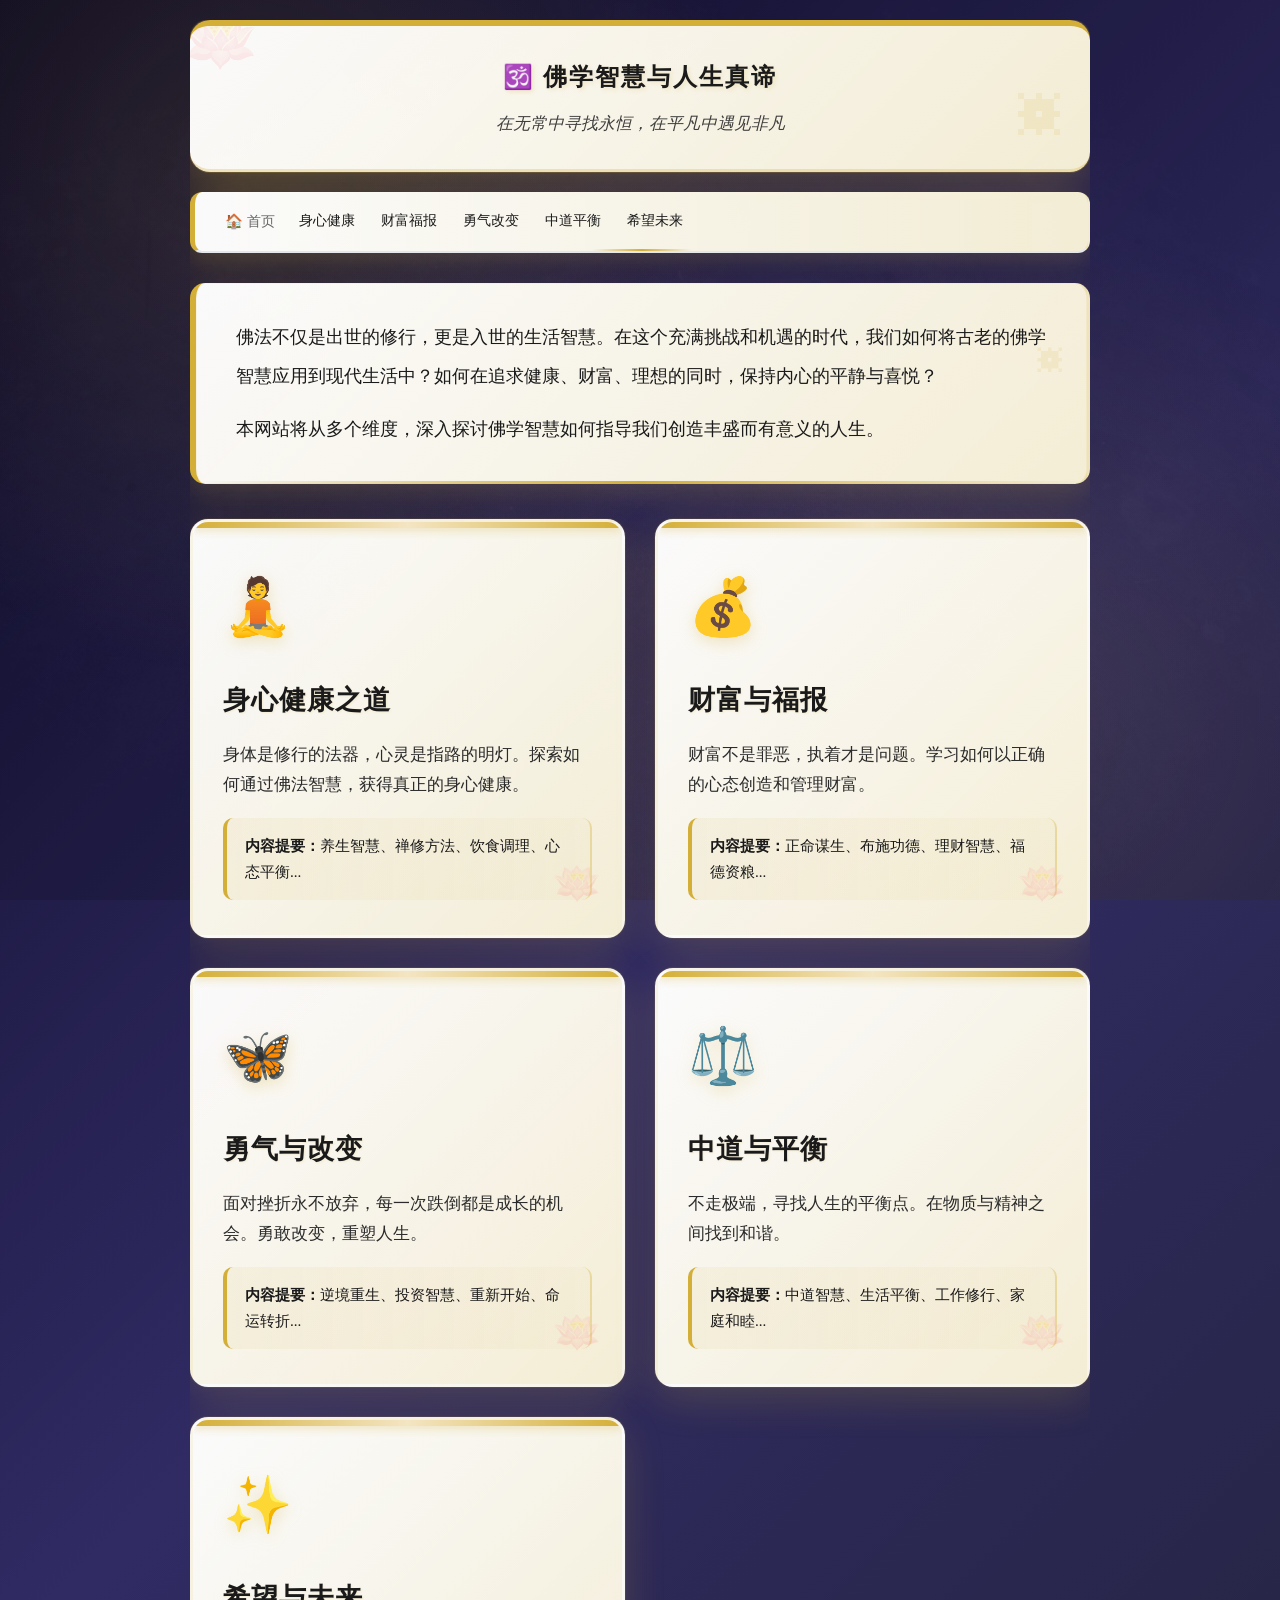
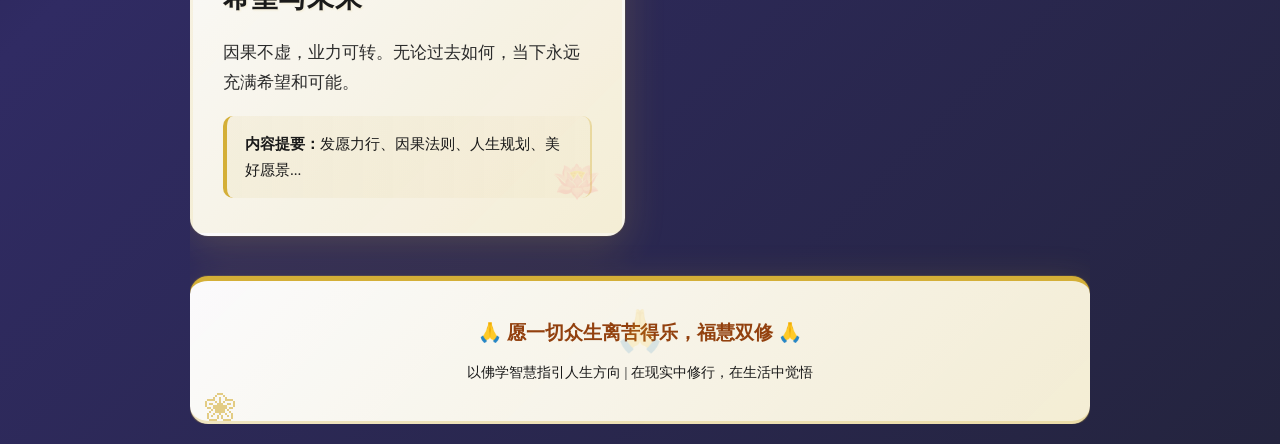
==== index.html @ 887f4893 "Add new pages for health, hope, and wealth with Buddhist wisdom and practical guidance" ====
<!DOCTYPE html>
<html lang="zh-CN">
<head>
    <meta charset="UTF-8">
    <meta name="viewport" content="width=device-width, initial-scale=1.0">
    
    <!-- 网站标题和描述 -->
    <title>佛学智慧与人生真谛 - 在无常中寻找永恒</title>
    <meta name="description" content="探索佛学智慧如何指导现代生活，身心健康、财富福报、心灵成长、人生智慧。佛法不仅是出世的修行，更是入世的生活智慧。">
    <meta name="keywords" content="佛学,佛教,佛法,禅修,身心健康,财富福报,心灵成长,人生智慧">
    
    <!-- 网站图标 Favicon -->
    <link rel="icon" type="image/png" href="images/Shakyamuni.png">
    <link rel="apple-touch-icon" href="images/Shakyamuni.png">
    
    <!-- 微信分享优化 - Open Graph 标签 -->
    <meta property="og:title" content="佛学智慧与人生真谛">
    <meta property="og:description" content="在无常中寻找永恒，在平凡中遇见非凡。探索佛学智慧如何指导现代生活。">
    <meta property="og:image" content="images/Shakyamuni.png">
    <meta property="og:type" content="website">
    <meta property="og:url" content="">
    <meta property="og:site_name" content="佛学智慧与人生真谛">
    
    <!-- 微信分享优化 - Twitter Card 标签（兼容） -->
    <meta name="twitter:card" content="summary_large_image">
    <meta name="twitter:title" content="佛学智慧与人生真谛">
    <meta name="twitter:description" content="在无常中寻找永恒，在平凡中遇见非凡。">
    <meta name="twitter:image" content="images/Shakyamuni.png">
    
    <!-- 样式表 -->
    <link rel="stylesheet" href="css/style.css">
    <link rel="stylesheet" href="css/index.css">
</head>
<body>
    <div class="container">
        <div class="header">
            <h1>🕉️ 佛学智慧与人生真谛</h1>
            <p>在无常中寻找永恒，在平凡中遇见非凡</p>
        </div>

        <div class="nav-bar"></div>

        <div class="intro-text">
            <p>佛法不仅是出世的修行，更是入世的生活智慧。在这个充满挑战和机遇的时代，我们如何将古老的佛学智慧应用到现代生活中？如何在追求健康、财富、理想的同时，保持内心的平静与喜悦？</p>
            <p style="margin-top: 15px;">本网站将从多个维度，深入探讨佛学智慧如何指导我们创造丰盛而有意义的人生。</p>
        </div>

        <div class="nav-grid">
            <a href="pages/health.html" class="nav-card">
                <div class="icon">🧘</div>
                <h2>身心健康之道</h2>
                <p>身体是修行的法器，心灵是指路的明灯。探索如何通过佛法智慧，获得真正的身心健康。</p>
                <div class="preview">
                    <strong>内容提要：</strong>养生智慧、禅修方法、饮食调理、心态平衡...
                </div>
            </a>

            <a href="pages/wealth.html" class="nav-card">
                <div class="icon">💰</div>
                <h2>财富与福报</h2>
                <p>财富不是罪恶，执着才是问题。学习如何以正确的心态创造和管理财富。</p>
                <div class="preview">
                    <strong>内容提要：</strong>正命谋生、布施功德、理财智慧、福德资粮...
                </div>
            </a>

            <a href="pages/courage.html" class="nav-card">
                <div class="icon">🦋</div>
                <h2>勇气与改变</h2>
                <p>面对挫折永不放弃，每一次跌倒都是成长的机会。勇敢改变，重塑人生。</p>
                <div class="preview">
                    <strong>内容提要：</strong>逆境重生、投资智慧、重新开始、命运转折...
                </div>
            </a>

            <a href="pages/balance.html" class="nav-card">
                <div class="icon">⚖️</div>
                <h2>中道与平衡</h2>
                <p>不走极端，寻找人生的平衡点。在物质与精神之间找到和谐。</p>
                <div class="preview">
                    <strong>内容提要：</strong>中道智慧、生活平衡、工作修行、家庭和睦...
                </div>
            </a>

            <a href="pages/hope.html" class="nav-card">
                <div class="icon">✨</div>
                <h2>希望与未来</h2>
                <p>因果不虚，业力可转。无论过去如何，当下永远充满希望和可能。</p>
                <div class="preview">
                    <strong>内容提要：</strong>发愿力行、因果法则、人生规划、美好愿景...
                </div>
            </a>
        </div>

        <div class="footer">
            <p>🙏 愿一切众生离苦得乐，福慧双修 🙏</p>
            <p style="margin-top: 10px; font-size: 0.9em;">
                以佛学智慧指引人生方向 | 在现实中修行，在生活中觉悟
            </p>
        </div>
    </div>
    
    <script src="js/navigation.js"></script>
</body>
</html>
---- css/style.css ----
/* 
 * 全局样式 - 添加佛学元素背景
 * Global Styles with Buddhist Elements
 */

/* ========== 基础重置 ========== */
* {
    margin: 0;
    padding: 0;
    box-sizing: border-box;
}

/* 引入本地佛学风格字体 */
@font-face {
    font-family: 'Noto Serif SC';
    src: url('../fonts/NotoSansCJKsc-Regular.otf') format('opentype');
    font-weight: 400;
    font-style: normal;
    font-display: swap;
}

@font-face {
    font-family: 'Ma Shan Zheng';
    src: url('../fonts/MaShanZheng-Regular.ttf') format('truetype');
    font-weight: 400;
    font-style: normal;
    font-display: swap;
}

body {
    font-family: 'Noto Serif SC', 'STSong', 'SimSun', serif;
    line-height: 1.8;
    color: #1a1a1a;  /* 墨黑色 - 传统书法用墨色 */
    background: linear-gradient(135deg, #1a1a2e 0%, #16213e 50%, #0f3460 100%);
    min-height: 100vh;
    padding: 20px;
    position: relative;
}

/* 背景装饰 - 三层金色光晕 */
body::before {
    content: '';
    position: fixed;
    top: 0;
    left: 0;
    right: 0;
    bottom: 0;
    background: 
        radial-gradient(circle at 20% 30%, rgba(212, 175, 55, 0.08) 0%, transparent 50%),
        radial-gradient(circle at 80% 70%, rgba(212, 175, 55, 0.06) 0%, transparent 50%),
        radial-gradient(circle at 50% 50%, rgba(212, 175, 55, 0.04) 0%, transparent 70%);
    pointer-events: none;
    z-index: -2;
}

/* ========== 容器 ========== */
.container {
    max-width: 900px;
    margin: 0 auto;
    background: rgba(255, 255, 255, 0.98);
    border-radius: 15px;
    box-shadow: 0 10px 40px rgba(0,0,0,0.15);
    overflow: hidden;
    position: relative;
}

/* 容器装饰边框 - 莲花图案 */
.container::before {
    content: '❀';
    position: absolute;
    top: 10px;
    right: 15px;
    font-size: 2em;
    color: rgba(212, 175, 55, 0.2);
    pointer-events: none;
}

.container::after {
    content: '❀';
    position: absolute;
    bottom: 10px;
    left: 15px;
    font-size: 2em;
    color: rgba(212, 175, 55, 0.2);
    pointer-events: none;
}

/* ========== 头部样式 ========== */
.header {
    color: white;
    padding: 25px 30px;
    text-align: center;
    position: relative;
    overflow: hidden;
}

/* 头部装饰 - 法轮图案 */
.header::before {
    content: '☸';
    position: absolute;
    top: 50%;
    left: 50%;
    transform: translate(-50%, -50%);
    font-size: 6em;
    opacity: 0.1;
    pointer-events: none;
}

.header h1 {
    font-size: 2em;
    margin-bottom: 8px;
    font-weight: 700;
    position: relative;
    z-index: 1;
    color: #f5f5f5;  /* 浅白，保持对比 */
}

.header p {
    font-size: 1em;
    opacity: 0.95;
    position: relative;
    z-index: 1;
    color: #e0e0e0;  /* 柔和白色 */
}

/* ========== 导航栏 ========== */
.nav-bar {
    background: linear-gradient(to right, #f8f9fa, #ffffff, #f8f9fa);
    padding: 10px 30px;
    border-bottom: 2px solid #e5e7eb;
    position: relative;
    display: flex;
    justify-content: space-between;
    align-items: center;
    overflow-x: auto;
    -webkit-overflow-scrolling: touch;
    scrollbar-width: none;
    -ms-overflow-style: none;
}

/* 隐藏滚动条 */
.nav-bar::-webkit-scrollbar {
    display: none;
}

/* 导航栏装饰线 */
.nav-bar::after {
    content: '';
    position: absolute;
    bottom: 0;
    left: 50%;
    transform: translateX(-50%);
    width: 100px;
    height: 2px;
    background: linear-gradient(to right, transparent, #d4af37, transparent);
}

.nav-left {
    display: flex;
    align-items: center;
    flex-shrink: 0;
    margin-right: 15px;
}

.home-indicator {
    color: #666;
    font-size: 0.9em;
    font-weight: 500;
}

.nav-right {
    display: flex;
    align-items: center;
    gap: 8px;
    flex: 1;
    overflow-x: auto;
    -webkit-overflow-scrolling: touch;
    scrollbar-width: none;
    -ms-overflow-style: none;
}

.nav-right::-webkit-scrollbar {
    display: none;
}

.nav-bar a {
    text-decoration: none;
    font-size: 0.85em;
    transition: all 0.3s;
    font-weight: 500;
    position: relative;
    white-space: nowrap;
    flex-shrink: 0;
    color: #1a1a1a;  /* 墨黑色导航文字 */
}

.nav-bar a:hover {
    opacity: 0.8;
}

/* 返回首页链接特殊样式 */
.back-home {
    color: #d4af37;  /* 保持金色，突出重要性 */
    font-weight: 600;
    padding: 4px 8px;
    border-radius: 5px;
    background: rgba(212, 175, 55, 0.05);
}

.back-home:hover {
    background: rgba(212, 175, 55, 0.15);
}

/* 子页面导航链接 */
.nav-link {
    color: #1a1a1a;  /* 墨黑色导航链接 */
    padding: 4px 8px;
    border-radius: 5px;
    transition: all 0.3s;
    border: 1px solid transparent;
}

.nav-link:hover {
    background: rgba(212, 175, 55, 0.1);
    color: #92400e;  /* 深橙色悬停 */
    border-color: rgba(212, 175, 55, 0.3);
}

/* 当前激活的导航链接 */
.nav-link.active {
    background: linear-gradient(135deg, rgba(212, 175, 55, 0.15) 0%, rgba(212, 175, 55, 0.25) 100%);
    color: #92400e;  /* 深橙色激活状态 */
    border-color: #d4af37;
    font-weight: 600;
    box-shadow: 0 2px 8px rgba(212, 175, 55, 0.2);
}

/* 移动端滚动提示 */
.scroll-hint {
    position: absolute;
    right: 0;
    top: 0;
    bottom: 0;
    width: 40px;
    background: linear-gradient(to right, transparent, rgba(255,255,255,0.9));
    pointer-events: none;
    opacity: 0.8;
    transition: opacity 0.3s;
}

.scroll-hint::after {
    content: '›';
    position: absolute;
    right: 10px;
    top: 50%;
    transform: translateY(-50%);
    font-size: 1.5em;
    color: #d4af37;
    animation: pulse 1.5s ease-in-out infinite;
}

@keyframes pulse {
    0%, 100% { opacity: 0.4; }
    50% { opacity: 1; }
}

/* ========== 内容区域 ========== */
.content {
    background: white;
    border-radius: 15px;
    padding: 40px;
    box-shadow: 0 10px 40px rgba(0,0,0,0.2);
    position: relative;
}

/* 容器角落装饰 - 莲花符号 */
.container::before {
    content: '❀';
    position: absolute;
    top: -15px;
    left: 30px;
    font-size: 2em;
    color: #d4af37;
    opacity: 0.6;
}

.container::after {
    content: '❀';
    position: absolute;
    bottom: -15px;
    right: 30px;
    font-size: 2em;
    color: #d4af37;
    opacity: 0.6;
}

/* ========== 章节样式 ========== */
.section {
    margin-bottom: 40px;
    position: relative;
}

.section h2 {
    color: #1a1a1a;  /* 墨黑色标题 */
    margin-bottom: 20px;
    font-size: 1.8em;
    font-weight: 600;
    position: relative;
    padding-left: 30px;
}

.section h2::before {
    content: '🪷';
    position: absolute;
    left: 0;
    top: 50%;
    transform: translateY(-50%);
    font-size: 1.2em;
}

.section h3 {
    color: #2b2b2b;  /* 深灰黑，次级标题 */
    margin: 25px 0 15px 0;
    font-size: 1.4em;
    font-weight: 600;
}

.section p {
    color: #1a1a1a;  /* 墨黑色正文 */
    margin-bottom: 15px;
    font-size: 1.05em;
    line-height: 2;
    text-align: justify;
}

/* ========== 高亮文本 ========== */
.highlight {
    color: #92400e;  /* 深橙色，更沉稳 */
    font-weight: 600;
    background: linear-gradient(to bottom, transparent 60%, rgba(212, 175, 55, 0.2) 60%);
    padding: 0 3px;
}

/* ========== 引用框 ========== */
.quote {
    background: linear-gradient(to right, #f9f9f9, #ffffff);
    border-left: 4px solid #d4af37;
    padding: 20px 25px;
    margin: 20px 0;
    font-style: italic;
    color: #2b2b2b;  /* 深灰黑引用文本 */
    position: relative;
    box-shadow: 0 3px 10px rgba(0,0,0,0.08);
}

/* 引用框装饰 - 大型引号 */
.quote::before {
    content: '"';
    position: absolute;
    top: -10px;
    left: 15px;
    font-size: 4em;
    color: #d4af37;
    opacity: 0.3;
    font-family: Georgia, serif;
}

/* ========== 智慧盒 ========== */
.wisdom-box {
    background: linear-gradient(135deg, #fff9e6 0%, #fff3cd 100%);
    border: 2px solid #d4af37;
    border-radius: 10px;
    padding: 25px;
    margin: 25px 0;
    position: relative;
}

/* 智慧盒装饰 - 星形角标 */
.wisdom-box::before {
    content: '✦';
    position: absolute;
    top: -12px;
    right: 20px;
    font-size: 1.8em;
    color: #d4af37;
    background: white;
    border-radius: 50%;
    width: 35px;
    height: 35px;
    display: flex;
    align-items: center;
    justify-content: center;
    box-shadow: 0 2px 8px rgba(0,0,0,0.1);
}

.wisdom-box h3 {
    color: #1a1a1a;  /* 墨黑色标题 */
    margin-bottom: 15px;
    font-size: 1.3em;
}

.wisdom-box ul {
    list-style: none;
    padding-left: 0;
}

.wisdom-box li {
    color: #1a1a1a;  /* 墨黑色列表文本 */
    padding: 8px 0;
    padding-left: 25px;
    position: relative;
    line-height: 1.8;
}

.wisdom-box li::before {
    content: '•';
    color: #d4af37;
    font-weight: bold;
    position: absolute;
    left: 5px;
    font-size: 1.5em;
    line-height: 1.5;
}

/* 故事盒 */
.story-box {
    background: #f8f9fa;
    border-radius: 10px;
    padding: 25px;
    margin: 25px 0;
    border-left: 4px solid #d4af37;
    position: relative;
}

/* 故事盒装饰 - 书本图标 */
.story-box::before {
    content: '📖';
    position: absolute;
    top: -10px;
    left: 20px;
    font-size: 1.8em;
    background: white;
    padding: 5px;
    border-radius: 5px;
    box-shadow: 0 2px 8px rgba(0,0,0,0.1);
}

.story-box h4 {
    color: #1a1a1a;  /* 墨黑色标题 */
    margin-bottom: 15px;
    font-size: 1.2em;
}

.story-box p {
    color: #1a1a1a;  /* 墨黑色段落 */
    line-height: 1.9;
}

/* ========== 实践盒 ========== */
.practice-box {
    background: linear-gradient(135deg, #faf9f7 0%, #f5f4f2 100%);
    border: 2px solid #a8a29e;
    border-radius: 10px;
    padding: 20px;
    margin: 20px 0;
    position: relative;
}

.practice-box h4 {
    color: #57534e;
    font-size: 1.3em;
    margin-bottom: 15px;
    font-weight: 600;
}

.practice-box ol {
    margin-left: 25px;
}

.practice-box li {
    margin-bottom: 10px;
    line-height: 1.8;
}

/* ========== 故事盒 ========== */
.story-box {
    background: linear-gradient(135deg, #f5f5f4 0%, #ebebe9 100%);
    border-left: 5px solid #78716c;
    padding: 20px;
    margin: 25px 0;
    border-radius: 8px;
    position: relative;
}

/* 故事盒图标 */
.story-box::before {
    content: '📖';
    position: absolute;
    top: -10px;
    left: 15px;
    font-size: 1.5em;
    background: white;
    border-radius: 50%;
    padding: 5px;
}

.story-box h4 {
    color: #44403c;
    font-size: 1.3em;
    margin-bottom: 12px;
    font-weight: 600;
}

/* ========== 返回链接 ========== */
.back-link {
    display: inline-block;
    margin-top: 30px;
    padding: 12px 25px;
    color: white;
    text-decoration: none;
    border-radius: 8px;
    transition: all 0.3s;
    font-weight: 500;
    position: relative;
    overflow: hidden;
}

.back-link::before {
    content: '←';
    margin-right: 8px;
    transition: transform 0.3s;
}

.back-link:hover::before {
    transform: translateX(-5px);
}

.back-link:hover {
    transform: translateY(-2px);
}

/* ========== 分隔符 ========== */
.lotus-divider {
    text-align: center;
    font-size: 2em;
    margin: 30px 0;
    color: #d4af37;
    opacity: 0.6;
    letter-spacing: 10px;
}

/* ========== 佛学语录样式 ========== */

/* 毛笔字风格标题 */
.calligraphy-title {
    font-family: 'Ma Shan Zheng', cursive;
    font-size: 2.5em;
    color: #1a1a1a;  /* 墨黑色，更显庄重 */
    text-align: center;
    margin: 30px 0;
    text-shadow: 2px 2px 4px rgba(0,0,0,0.1);
    letter-spacing: 8px;
}

/* 佛经引用框 - 卷轴样式 */
.sutra-quote {
    background: linear-gradient(to bottom, #faf8f3 0%, #f5f1e8 100%);
    border-left: 5px solid #d4af37;
    border-right: 5px solid #d4af37;
    padding: 25px 30px;
    margin: 25px 0;
    position: relative;
    box-shadow: 
        0 4px 15px rgba(0,0,0,0.1),
        inset 0 0 30px rgba(212, 175, 55, 0.05);
    font-style: italic;
}

/* 卷轴装饰 */
.sutra-quote::before,
.sutra-quote::after {
    content: '';
    position: absolute;
    width: 30px;
    height: 100%;
    top: 0;
    background: linear-gradient(to right, #d4af37, #c9a227);
    border-radius: 3px;
}

.sutra-quote::before {
    left: -15px;
}

.sutra-quote::after {
    right: -15px;
}

.sutra-quote p {
    font-size: 1.15em;
    line-height: 2;
    color: #1a1a1a;  /* 墨黑色经文 */
    margin-bottom: 15px;
}

.sutra-source {
    text-align: right;
    color: #92400e;  /* 深橙色出处 */
    font-weight: 600;
    font-size: 0.95em;
    margin-top: 15px;
    font-family: 'Ma Shan Zheng', cursive;
}

/* 禅语卡片 */
.zen-card {
    background: white;
    border: 2px solid #d4af37;
    border-radius: 10px;
    padding: 30px;
    margin: 25px 0;
    position: relative;
    box-shadow: 0 5px 20px rgba(212, 175, 55, 0.15);
}

/* 禅语卡片角落装饰 */
.zen-card::before {
    content: '☸';
    position: absolute;
    top: 10px;
    right: 15px;
    font-size: 2em;
    opacity: 0.2;
    color: #d4af37;
}

.zen-card .zen-text {
    font-family: 'Ma Shan Zheng', cursive;
    font-size: 1.8em;
    color: #1a1a1a;  /* 墨黑色禅语 */
    text-align: center;
    margin-bottom: 15px;
    line-height: 1.6;
}

.zen-card .zen-explanation {
    font-size: 1em;
    color: #2b2b2b;  /* 深灰黑解释 */
    text-align: center;
    line-height: 1.8;
    border-top: 1px solid #e5e7eb;
    padding-top: 15px;
}

/* 偈语框 */
.gatha-box {
    background: linear-gradient(135deg, #fff9e6 0%, #fff3cd 100%);
    border: 3px double #d4af37;
    padding: 25px;
    margin: 25px 0;
    text-align: center;
    position: relative;
}

.gatha-box::before {
    content: '❀';
    position: absolute;
    top: -15px;
    left: 50%;
    transform: translateX(-50%);
    font-size: 2em;
    color: #d4af37;
    background: white;
    padding: 0 15px;
    border-radius: 50%;
}

.gatha-text {
    font-family: 'Ma Shan Zheng', cursive;
    font-size: 1.6em;
    color: #1a1a1a;  /* 墨黑色偈语 */
    margin-top: 15px;
    line-height: 2;
    letter-spacing: 3px;
}

.gatha-meaning {
    margin-top: 15px;
    font-size: 0.95em;
    color: #2b2b2b;  /* 深灰黑释义 */
    font-style: italic;
}

/* 心经摘录 */
.heart-sutra {
    background: linear-gradient(to bottom, #ffffff 0%, #f8f9fa 100%);
    border: 1px solid #d4af37;
    border-radius: 15px;
    padding: 30px;
    margin: 25px 0;
    position: relative;
    box-shadow: 0 8px 25px rgba(212, 175, 55, 0.1);
}

.heart-sutra::before {
    content: '《心经》';
    position: absolute;
    top: -12px;
    left: 30px;
    background: #d4af37;
    color: white;
    padding: 5px 20px;
    border-radius: 20px;
    font-family: 'Ma Shan Zheng', cursive;
    font-size: 1.1em;
}

.heart-sutra-content {
    font-family: 'Noto Serif SC', serif;
    font-size: 1.1em;
    line-height: 2.2;
    color: #1a1a1a;  /* 墨黑色心经内容 */
    text-align: justify;
}

.heart-sutra-content p {
    margin-bottom: 12px;
    text-indent: 2em;
}

/* 名言横幅 */
.wisdom-banner {
    background: linear-gradient(135deg, #1a1a2e 0%, #16213e 100%);
    color: #d4af37;
    padding: 20px 30px;
    margin: 25px 0;
    border-radius: 10px;
    text-align: center;
    position: relative;
    overflow: hidden;
}

.wisdom-banner::before {
    content: '✦';
    position: absolute;
    left: 20px;
    top: 50%;
    transform: translateY(-50%);
    font-size: 2em;
    opacity: 0.3;
}

.wisdom-banner::after {
    content: '✦';
    position: absolute;
    right: 20px;
    top: 50%;
    transform: translateY(-50%);
    font-size: 2em;
    opacity: 0.3;
}

.wisdom-banner p {
    font-family: 'Ma Shan Zheng', cursive;
    font-size: 1.5em;
    letter-spacing: 4px;
    color: #d4af37;  /* 金色横幅文字 */
}

/* ========== 响应式设计 ========== */
@media (max-width: 600px) {
    body {
        padding: 10px;
    }

    .header {
        padding: 20px 20px;
    }

    .header h1 {
        font-size: 1.6em;
    }

    .content {
        padding: 25px 20px;
    }

    .section h2 {
        font-size: 1.5em;
    }

    .section p {
        font-size: 1em;
    }

    .nav-bar {
        padding: 8px 15px;
        flex-direction: row;
        gap: 0;
    }

    .nav-left {
        margin-right: 10px;
    }

    .back-home {
        font-size: 0.8em;
        padding: 3px 6px;
    }

    .nav-right {
        gap: 5px;
    }

    .nav-link {
        font-size: 0.75em;
        padding: 3px 6px;
    }

    .container::before,
    .container::after {
        font-size: 1.5em;
    }
}

/* 超小屏幕优化 */
@media (max-width: 375px) {
    .nav-bar {
        padding: 6px 10px;
    }
    
    .nav-link {
        font-size: 0.7em;
        padding: 2px 5px;
    }
    
    .back-home {
        font-size: 0.75em;
    }
}

/* ========== 打印样式 ========== */
@media print {
    body {
        background: white;
        padding: 0;
    }

    body::before {
        display: none;
    }

    .container {
        box-shadow: none;
    }

    .container::before,
    .container::after {
        display: none;
    }

    .nav-bar,
    .back-link {
        display: none;
    }
}
---- css/index.css ----
/* 
 * 首页专用样式 - 佛学主题华丽升级
 * Homepage Specific Styles with Enhanced Buddhist Theme
 */

body {
    background: linear-gradient(135deg, #0f0c29 0%, #302b63 50%, #24243e 100%);
    position: relative;
}

/* 首页背景装饰 - 多层光晕效果 */
body::before {
    content: '';
    position: fixed;
    top: 0;
    left: 0;
    right: 0;
    bottom: 0;
    background: 
        radial-gradient(circle at 20% 20%, rgba(212, 175, 55, 0.15) 0%, transparent 40%),
        radial-gradient(circle at 80% 80%, rgba(212, 175, 55, 0.12) 0%, transparent 40%),
        radial-gradient(circle at 50% 50%, rgba(147, 112, 219, 0.08) 0%, transparent 50%);
    pointer-events: none;
    z-index: -2;
    animation: glow-pulse 8s ease-in-out infinite;
}

@keyframes glow-pulse {
    0%, 100% { opacity: 0.6; }
    50% { opacity: 1; }
}

/* 曼陀罗背景图案 */
body::after {
    content: '';
    position: fixed;
    top: 0;
    left: 0;
    right: 0;
    bottom: 0;
    background-image: url('../images/mandala-bg.jpg');
    background-size: cover;
    background-position: center;
    background-attachment: fixed;
    opacity: 0.12;
    pointer-events: none;
    z-index: -1;
}

.container {
    background: transparent;
    box-shadow: none;
}

.header {
    background: linear-gradient(135deg, rgba(255, 255, 255, 0.98) 0%, rgba(255, 248, 220, 0.95) 100%);
    border-radius: 20px;
    box-shadow: 
        0 15px 50px rgba(212, 175, 55, 0.3),
        0 0 0 1px rgba(212, 175, 55, 0.2);
    margin-bottom: 20px;
    border-top: 6px solid #d4af37;
    border-bottom: 3px solid rgba(212, 175, 55, 0.3);
    position: relative;
    overflow: hidden;
    padding: 30px 40px;
    transition: all 0.4s ease;
}

.header:hover {
    box-shadow: 
        0 20px 60px rgba(212, 175, 55, 0.4),
        0 0 0 2px rgba(212, 175, 55, 0.3);
    transform: translateY(-2px);
}

/* 头部莲花装饰 */
.header::before {
    content: '🪷';
    position: absolute;
    top: 15px;
    left: 30px;
    font-size: 4em;
    opacity: 0.15;
    animation: lotus-float 6s ease-in-out infinite;
}

.header::after {
    content: '☸';
    position: absolute;
    bottom: -20px;
    right: 30px;
    font-size: 6em;
    opacity: 0.12;
    color: #d4af37;
    animation: dharma-spin 20s linear infinite;
}

@keyframes lotus-float {
    0%, 100% { transform: translateY(0) rotate(0deg); }
    50% { transform: translateY(-10px) rotate(5deg); }
}

@keyframes dharma-spin {
    from { transform: rotate(0deg); }
    to { transform: rotate(360deg); }
}

.header h1 {
    color: #1a1a1a;
    font-size: 1.5em;
    margin-bottom: 10px;
    font-weight: 700;
    text-shadow: 2px 2px 4px rgba(212, 175, 55, 0.2);
    letter-spacing: 2px;
}

.header p {
    color: #2b2b2b;
    font-size: 1.05em;
    font-style: italic;
    opacity: 0.9;
}

.nav-bar {
    background: linear-gradient(to right, rgba(255, 255, 255, 0.98), rgba(255, 248, 220, 0.95));
    padding: 12px 30px;
    border-radius: 12px;
    box-shadow: 0 8px 25px rgba(212, 175, 55, 0.2);
    margin-bottom: 30px;
    border-left: 5px solid #d4af37;
    border-right: 2px solid rgba(212, 175, 55, 0.2);
}

.intro-text {
    background: linear-gradient(135deg, rgba(255, 255, 255, 0.98) 0%, rgba(255, 248, 220, 0.95) 100%);
    padding: 35px 40px;
    border-radius: 15px;
    margin-bottom: 35px;
    box-shadow: 
        0 10px 30px rgba(212, 175, 55, 0.2),
        inset 0 0 0 1px rgba(212, 175, 55, 0.1);
    border-left: 6px solid #d4af37;
    border-right: 3px solid rgba(212, 175, 55, 0.3);
    position: relative;
    overflow: hidden;
}

.intro-text::before {
    content: '☸';
    position: absolute;
    top: 20px;
    right: 25px;
    font-size: 3.5em;
    opacity: 0.12;
    color: #d4af37;
    animation: dharma-spin 30s linear infinite;
}

.intro-text::after {
    content: '';
    position: absolute;
    bottom: 0;
    left: 0;
    right: 0;
    height: 3px;
    background: linear-gradient(to right, transparent, #d4af37, transparent);
}

.intro-text p {
    color: #1a1a1a;
    line-height: 2.2;
    font-size: 1.1em;
}

.nav-grid {
    display: grid;
    grid-template-columns: repeat(auto-fit, minmax(300px, 1fr));
    gap: 30px;
    margin-bottom: 40px;
}

.nav-card {
    background: linear-gradient(135deg, rgba(255, 255, 255, 0.98) 0%, rgba(255, 248, 220, 0.95) 100%);
    border-radius: 18px;
    padding: 35px 30px;
    box-shadow: 
        0 12px 40px rgba(212, 175, 55, 0.2),
        0 0 0 1px rgba(212, 175, 55, 0.1);
    transition: all 0.4s cubic-bezier(0.175, 0.885, 0.32, 1.275);
    cursor: pointer;
    text-decoration: none;
    color: inherit;
    display: block;
    border: 3px solid transparent;
    position: relative;
    overflow: hidden;
}

/* 卡片顶部金色渐变装饰 */
.nav-card::before {
    content: '';
    position: absolute;
    top: 0;
    left: 0;
    right: 0;
    height: 6px;
    background: linear-gradient(90deg, #d4af37 0%, #f4e5c3 50%, #d4af37 100%);
    box-shadow: 0 2px 10px rgba(212, 175, 55, 0.4);
}

/* 卡片角落莲花装饰 */
.nav-card::after {
    content: '🪷';
    position: absolute;
    bottom: 15px;
    right: 20px;
    font-size: 2.5em;
    opacity: 0.18;
    color: #d4af37;
    transition: all 0.4s ease;
}

.nav-card:hover {
    transform: translateY(-8px) scale(1.02);
    box-shadow: 
        0 20px 60px rgba(212, 175, 55, 0.35),
        0 0 0 2px rgba(212, 175, 55, 0.3);
    border-color: #d4af37;
    background: linear-gradient(135deg, rgba(255, 255, 255, 1) 0%, rgba(255, 248, 220, 1) 100%);
}

.nav-card:hover::after {
    opacity: 0.3;
    transform: rotate(15deg) scale(1.1);
}

.nav-card .icon {
    font-size: 3.5em;
    margin-bottom: 18px;
    display: inline-block;
    animation: icon-bounce 3s ease-in-out infinite;
    filter: drop-shadow(0 4px 8px rgba(212, 175, 55, 0.3));
}

@keyframes icon-bounce {
    0%, 100% { transform: translateY(0); }
    50% { transform: translateY(-5px); }
}

.nav-card h2 {
    font-size: 1.7em;
    margin-bottom: 15px;
    color: #1a1a1a;
    font-weight: 700;
    letter-spacing: 1px;
    text-shadow: 1px 1px 2px rgba(212, 175, 55, 0.15);
}

.nav-card p {
    color: #2b2b2b;
    font-size: 1.05em;
    line-height: 1.8;
    margin-bottom: 15px;
}

.nav-card .preview {
    background: linear-gradient(to right, rgba(212, 175, 55, 0.08), rgba(212, 175, 55, 0.03));
    padding: 15px 18px;
    border-radius: 10px;
    margin-top: 18px;
    font-size: 0.95em;
    color: #1a1a1a;
    border-left: 4px solid #d4af37;
    border-right: 2px solid rgba(212, 175, 55, 0.3);
    line-height: 1.7;
}

.footer {
    background: linear-gradient(135deg, rgba(255, 255, 255, 0.98) 0%, rgba(255, 248, 220, 0.95) 100%);
    color: #1a1a1a;
    padding: 35px 40px;
    text-align: center;
    border-radius: 18px;
    box-shadow: 
        0 12px 40px rgba(212, 175, 55, 0.25),
        0 0 0 1px rgba(212, 175, 55, 0.15);
    border-top: 5px solid #d4af37;
    border-bottom: 3px solid rgba(212, 175, 55, 0.3);
    position: relative;
    overflow: hidden;
}

.footer::before {
    content: '🙏';
    position: absolute;
    top: 15px;
    left: 50%;
    transform: translateX(-50%);
    font-size: 2.5em;
    opacity: 0.15;
    animation: pray-pulse 4s ease-in-out infinite;
}

@keyframes pray-pulse {
    0%, 100% { opacity: 0.15; transform: translateX(-50%) scale(1); }
    50% { opacity: 0.25; transform: translateX(-50%) scale(1.1); }
}

.footer p {
    color: #1a1a1a;
    line-height: 1.8;
    font-size: 1.05em;
}

.footer p:first-child {
    font-size: 1.2em;
    font-weight: 600;
    margin-bottom: 10px;
    color: #92400e;
}

@media (max-width: 600px) {
    .nav-grid {
        grid-template-columns: 1fr;
    }
    
    body::after {
        background-size: 200%;
    }
}
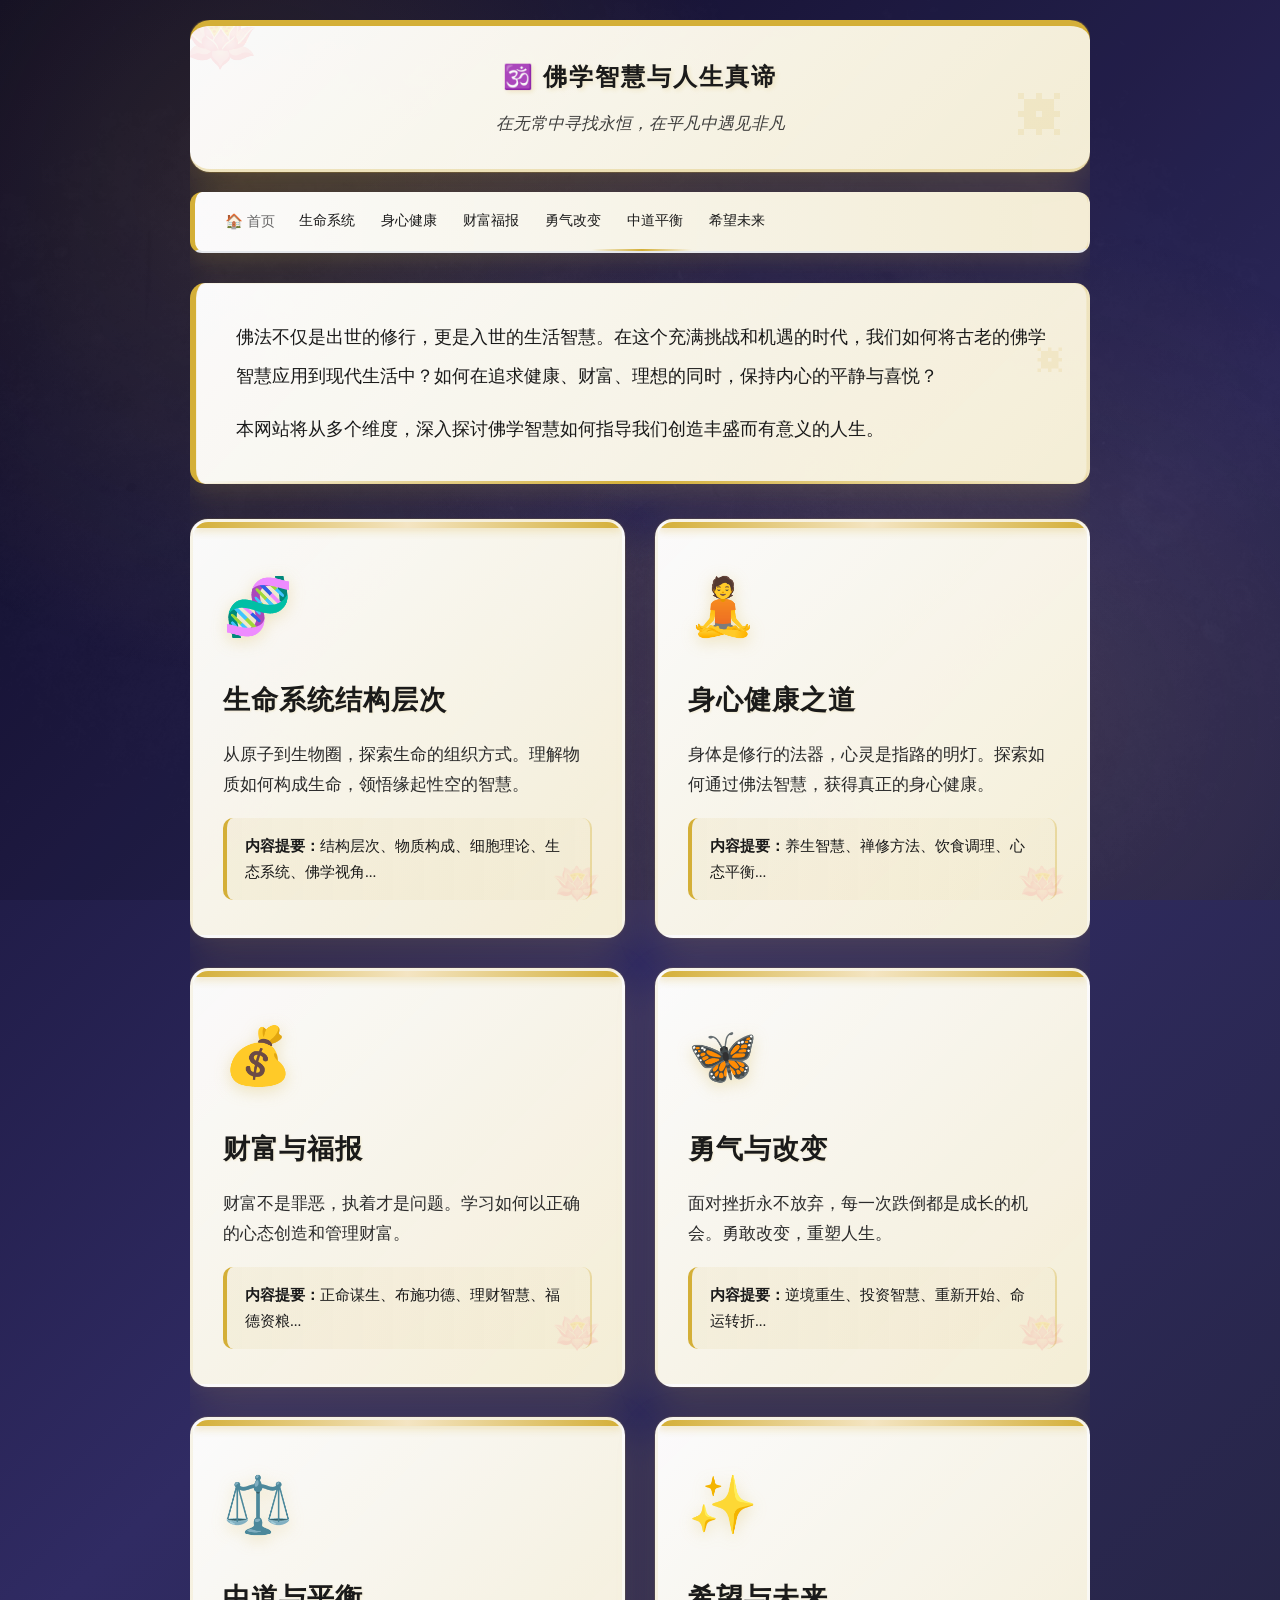
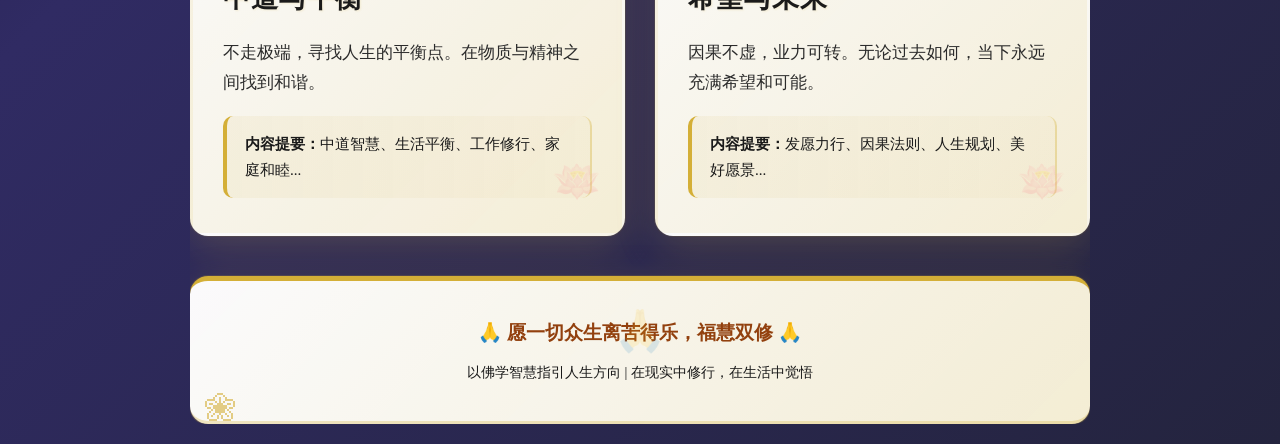
==== commit e97a06c2: "feat: Add Life System Structure page with detailed hierarchy and material composition - Created a ne" ====
--- a/index.html
+++ b/index.html
@@ -10,23 +10,33 @@
     <meta name="keywords" content="佛学,佛教,佛法,禅修,身心健康,财富福报,心灵成长,人生智慧">
     
     <!-- 网站图标 Favicon -->
-    <link rel="icon" type="image/png" href="images/Shakyamuni.png">
-    <link rel="apple-touch-icon" href="images/Shakyamuni.png">
+    <link rel="icon" type="image/png" href="./images/Shakyamuni.png">
+    <link rel="apple-touch-icon" href="./images/Shakyamuni.png">
+    <link rel="shortcut icon" type="image/png" href="./images/Shakyamuni.png">
     
     <!-- 微信分享优化 - Open Graph 标签 -->
     <meta property="og:title" content="佛学智慧与人生真谛">
     <meta property="og:description" content="在无常中寻找永恒，在平凡中遇见非凡。探索佛学智慧如何指导现代生活。">
-    <meta property="og:image" content="images/Shakyamuni.png">
+    <meta property="og:image" content="https://pli2014.github.io/buddhist-life/images/Shakyamuni.png">
+    <meta property="og:image:width" content="1564">
+    <meta property="og:image:height" content="1168">
+    <meta property="og:image:type" content="image/png">
     <meta property="og:type" content="website">
-    <meta property="og:url" content="">
+    <meta property="og:url" content="https://pli2014.github.io/buddhist-life/">
     <meta property="og:site_name" content="佛学智慧与人生真谛">
+    <meta property="og:locale" content="zh_CN">
     
     <!-- 微信分享优化 - Twitter Card 标签（兼容） -->
     <meta name="twitter:card" content="summary_large_image">
     <meta name="twitter:title" content="佛学智慧与人生真谛">
     <meta name="twitter:description" content="在无常中寻找永恒，在平凡中遇见非凡。">
-    <meta name="twitter:image" content="images/Shakyamuni.png">
+    <meta name="twitter:image" content="https://pli2014.github.io/buddhist-life/images/Shakyamuni.png">
     
+    <!-- 微信特定标签 -->
+    <meta itemprop="name" content="佛学智慧与人生真谛">
+    <meta itemprop="description" content="在无常中寻找永恒，在平凡中遇见非凡。">
+    <meta itemprop="image" content="https://pli2014.github.io/buddhist-life/images/Shakyamuni.png">
+
     <!-- 样式表 -->
     <link rel="stylesheet" href="css/style.css">
     <link rel="stylesheet" href="css/index.css">
@@ -46,6 +56,15 @@
         </div>
 
         <div class="nav-grid">
+            <a href="pages/life-system.html" class="nav-card">
+                <div class="icon">🧬</div>
+                <h2>生命系统结构层次</h2>
+                <p>从原子到生物圈，探索生命的组织方式。理解物质如何构成生命，领悟缘起性空的智慧。</p>
+                <div class="preview">
+                    <strong>内容提要：</strong>结构层次、物质构成、细胞理论、生态系统、佛学视角...
+                </div>
+            </a>
+
             <a href="pages/health.html" class="nav-card">
                 <div class="icon">🧘</div>
                 <h2>身心健康之道</h2>
@@ -90,6 +109,7 @@
                     <strong>内容提要：</strong>发愿力行、因果法则、人生规划、美好愿景...
                 </div>
             </a>
+
         </div>
 
         <div class="footer">
